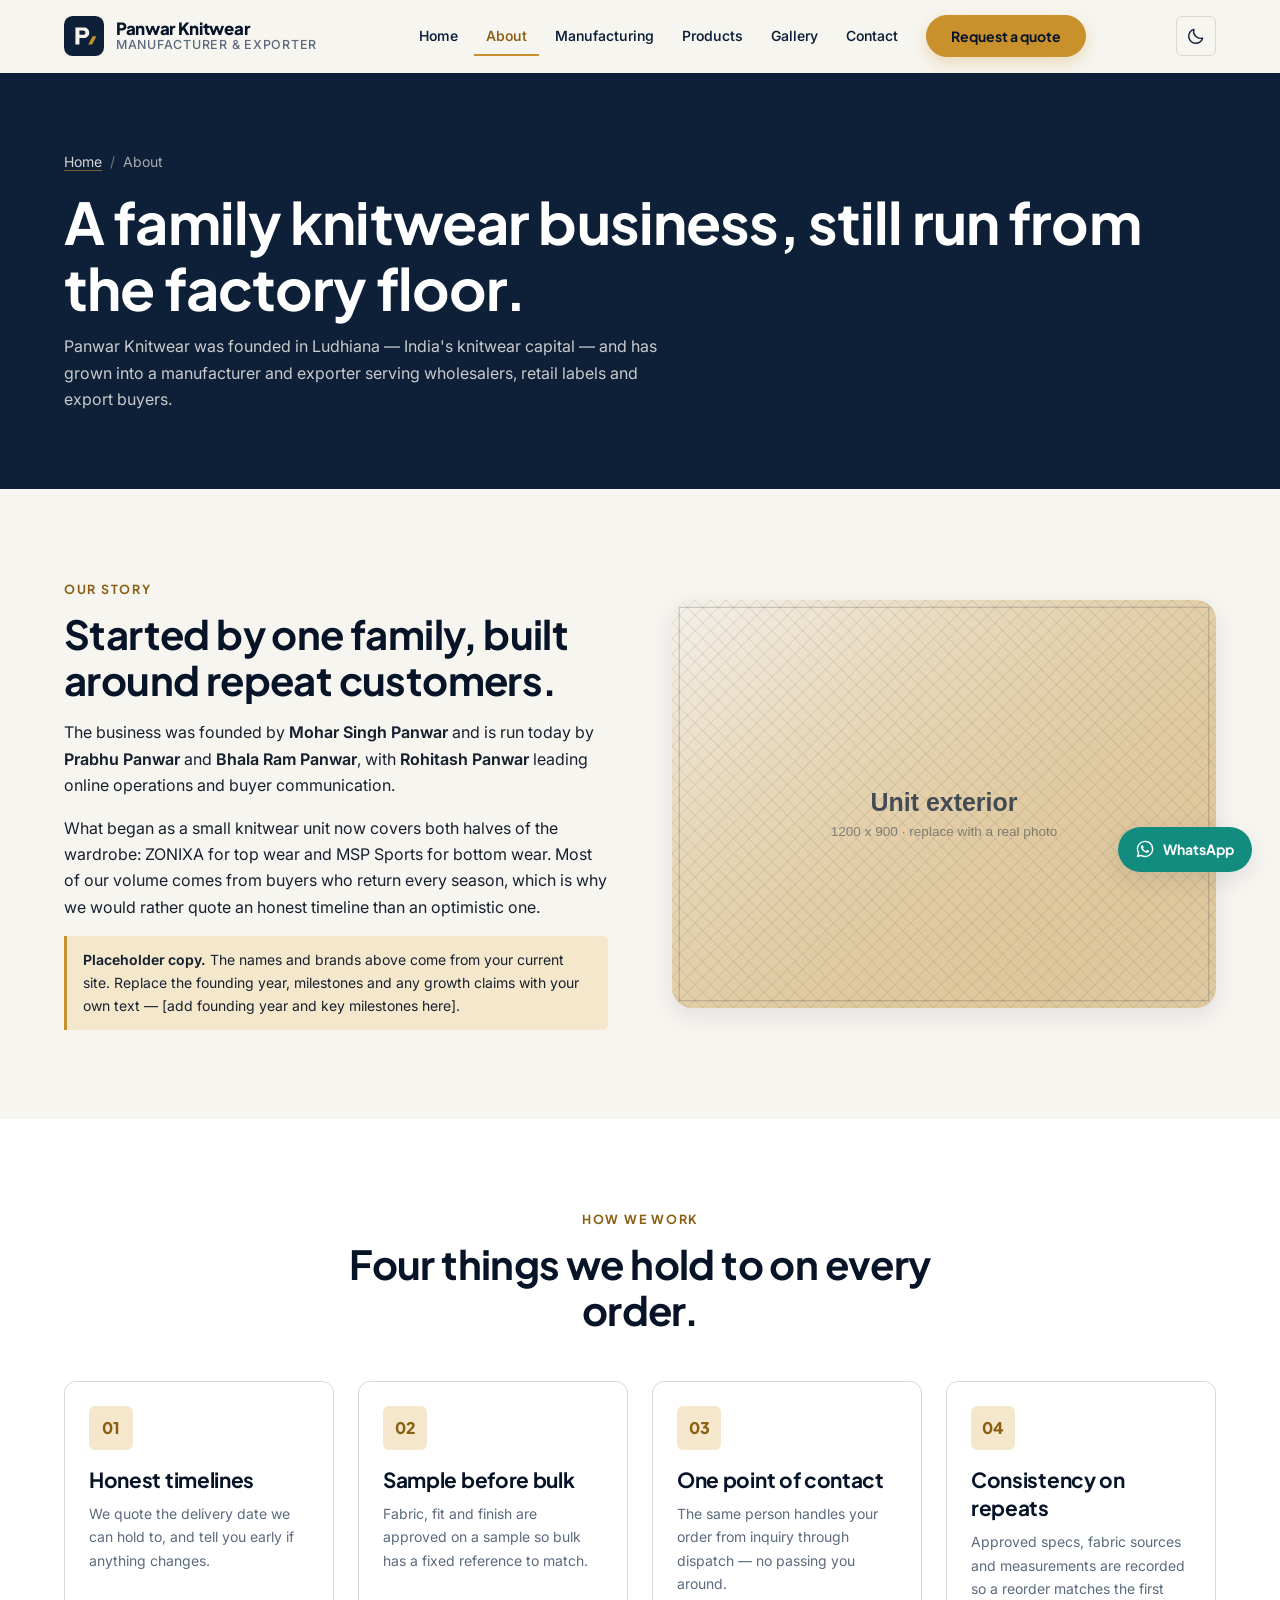
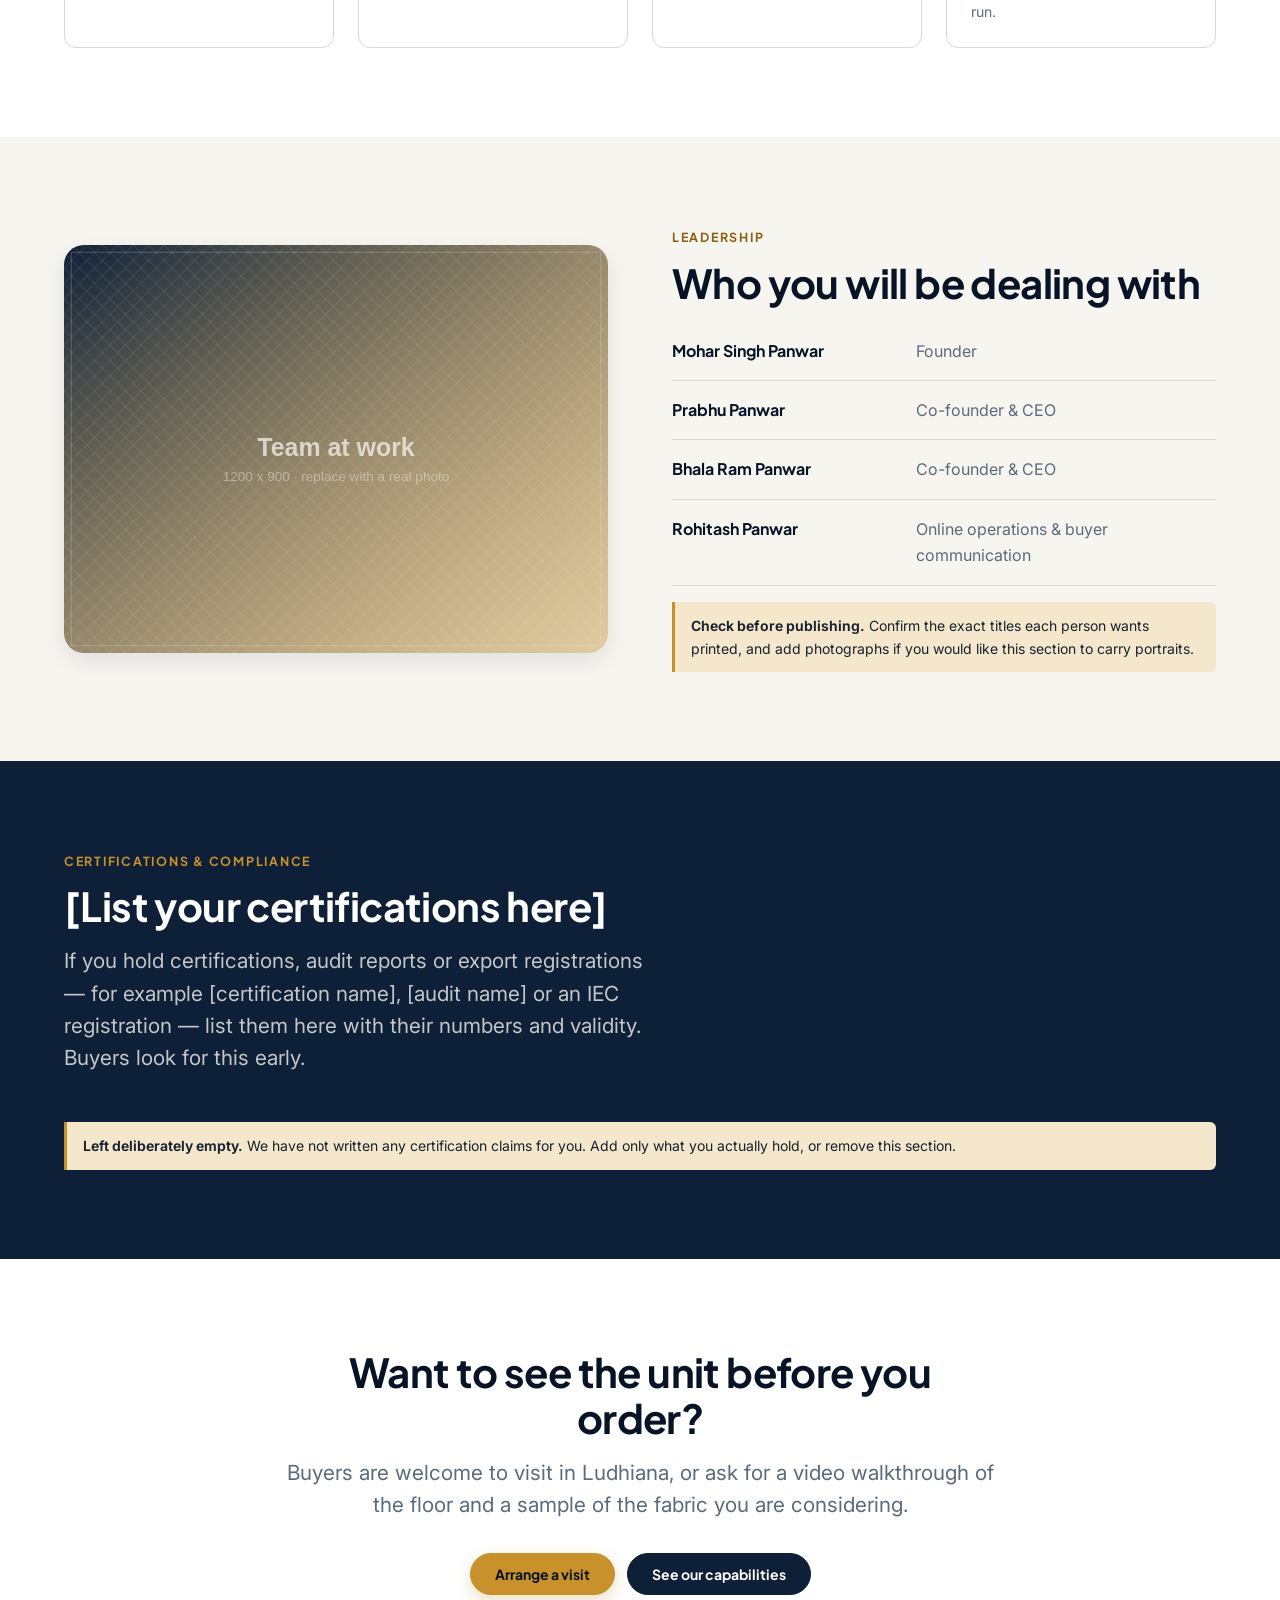
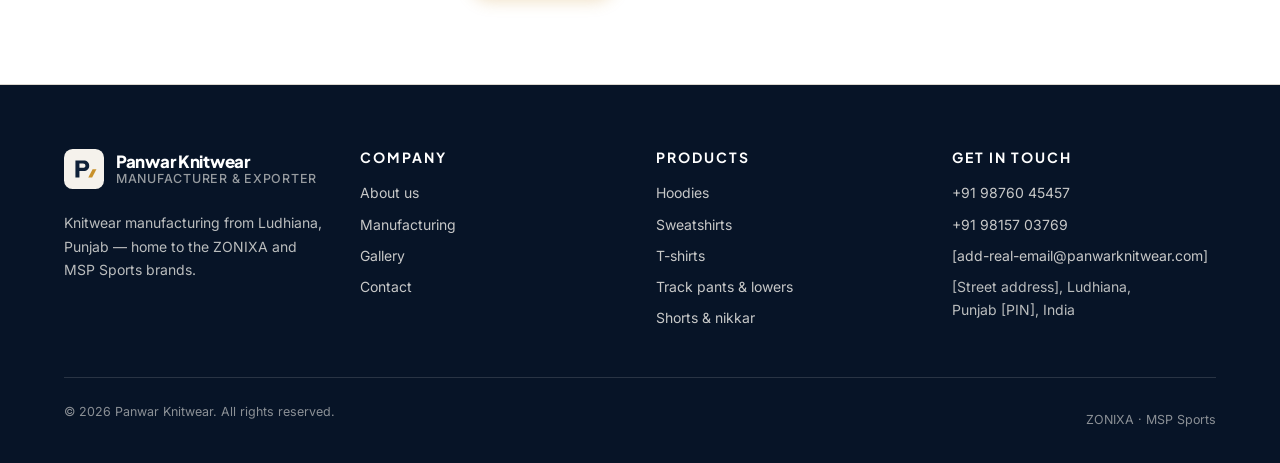
==== about.html @ a82edc20 "Panwar Knitwear site: static rebuild with catalogue, inquiry form, gallery lightbox and light/dark t" ====
<!DOCTYPE html>
<html lang="en">
<head>
  <meta charset="utf-8">
  <meta name="viewport" content="width=device-width, initial-scale=1">
  <meta name="color-scheme" content="light dark">
  <title>About Panwar Knitwear — Knitwear Manufacturer in Ludhiana</title>
  <meta name="description" content="The story, leadership and working principles behind Panwar Knitwear, a family-run knitwear manufacturer in Ludhiana, Punjab and the maker of the ZONIXA and MSP Sports brands.">
  <link rel="icon" href="assets/icons/favicon.svg" type="image/svg+xml">
  <link rel="preconnect" href="https://fonts.googleapis.com">
  <link rel="preconnect" href="https://fonts.gstatic.com" crossorigin>
  <link rel="stylesheet" href="https://fonts.googleapis.com/css2?family=Inter:wght@400;500;600&family=Plus+Jakarta+Sans:wght@600;700;800&display=swap">
  <link rel="stylesheet" href="css/styles.css">
  <link rel="stylesheet" href="css/components.css">
  <script>
    /* Applies a saved theme choice before first paint so the page never flashes. */
    (function () {
      try {
        var saved = localStorage.getItem('pk-theme');
        if (saved === 'dark' || saved === 'light') {
          document.documentElement.setAttribute('data-theme', saved);
        }
      } catch (e) {}
    })();
  </script>
</head>
<body>
  <a class="skip-link" href="#main">Skip to main content</a>

  <header class="site-header">
    <div class="container site-header__inner">
      <a class="brand" href="index.html">
        <img class="brand__mark" src="assets/images/logo.svg" alt="" width="40" height="40">
        <span class="brand__name">Panwar Knitwear
          <span class="brand__tagline">Manufacturer &amp; exporter</span>
        </span>
      </a>
      <nav class="site-nav" id="site-nav" aria-label="Primary">
        <ul class="site-nav__list">
          <li><a class="site-nav__link" href="index.html">Home</a></li>
          <li><a class="site-nav__link" href="about.html" aria-current="page">About</a></li>
          <li><a class="site-nav__link" href="manufacturing.html">Manufacturing</a></li>
          <li><a class="site-nav__link" href="products.html">Products</a></li>
          <li><a class="site-nav__link" href="gallery.html">Gallery</a></li>
          <li><a class="site-nav__link" href="contact.html">Contact</a></li>
          <li class="site-nav__cta"><a class="btn btn--primary" href="contact.html#inquiry">Request a quote</a></li>
        </ul>
      </nav>

      <div class="header-actions">
        <button class="theme-toggle" type="button" data-theme-toggle aria-pressed="false"
                title="Switch to dark theme">
          <svg class="theme-toggle__moon" viewBox="0 0 24 24" aria-hidden="true">
            <path d="M20 14.5A8.5 8.5 0 0 1 9.5 4a8.5 8.5 0 1 0 10.5 10.5Z"/>
          </svg>
          <svg class="theme-toggle__sun" viewBox="0 0 24 24" aria-hidden="true">
            <circle cx="12" cy="12" r="4.2"/>
            <path d="M12 2.5v2.2M12 19.3v2.2M4.2 4.2l1.6 1.6M18.2 18.2l1.6 1.6M2.5 12h2.2M19.3 12h2.2M4.2 19.8l1.6-1.6M18.2 5.8l1.6-1.6"/>
          </svg>
          <span class="visually-hidden" data-theme-toggle-label>Switch to dark theme</span>
        </button>

        <button class="nav-toggle" type="button" data-nav-toggle aria-expanded="false" aria-controls="site-nav">
          <span class="nav-toggle__bars" aria-hidden="true"></span>
          <span class="nav-toggle__label">Menu</span>
        </button>
      </div>
    </div>
  </header>

  <main id="main">
    <section class="page-hero">
      <div class="container">
        <nav class="breadcrumbs" aria-label="Breadcrumb">
          <ol>
            <li><a href="index.html">Home</a></li>
            <li aria-current="page">About</li>
          </ol>
        </nav>
        <h1>A family knitwear business, still run from the factory floor.</h1>
        <p>Panwar Knitwear was founded in Ludhiana — India's knitwear capital — and has grown into a
          manufacturer and exporter serving wholesalers, retail labels and export buyers.</p>
      </div>
    </section>

    <section class="section">
      <div class="container">
        <div class="split">
          <div data-animate>
            <span class="eyebrow">Our story</span>
            <h2>Started by one family, built around repeat customers.</h2>
            <p>The business was founded by <strong>Mohar Singh Panwar</strong> and is run today by
              <strong>Prabhu Panwar</strong> and <strong>Bhala Ram Panwar</strong>, with
              <strong>Rohitash Panwar</strong> leading online operations and buyer communication.</p>
            <p>What began as a small knitwear unit now covers both halves of the wardrobe: ZONIXA for
              top wear and MSP Sports for bottom wear. Most of our volume comes from buyers who
              return every season, which is why we would rather quote an honest timeline than an
              optimistic one.</p>
            <p class="placeholder-note"><strong>Placeholder copy.</strong> The names and brands above
              come from your current site. Replace the founding year, milestones and any growth
              claims with your own text — [add founding year and key milestones here].</p>
          </div>
          <div class="media-frame split__media" data-animate data-animate-delay="1">
            <img src="assets/images/about-facility.svg"
                 alt="Exterior of the Panwar Knitwear manufacturing unit in Ludhiana"
                 width="1200" height="900" loading="lazy">
          </div>
        </div>
      </div>
    </section>

    <section class="section section--surface">
      <div class="container">
        <div class="section-head section-head--center" data-animate>
          <span class="eyebrow">How we work</span>
          <h2>Four things we hold to on every order.</h2>
        </div>
        <div class="grid grid--4">
          <article class="card" data-animate>
            <span class="card__icon" aria-hidden="true">01</span>
            <h3 class="card__title">Honest timelines</h3>
            <p class="card__text">We quote the delivery date we can hold to, and tell you early if
              anything changes.</p>
          </article>
          <article class="card" data-animate data-animate-delay="1">
            <span class="card__icon" aria-hidden="true">02</span>
            <h3 class="card__title">Sample before bulk</h3>
            <p class="card__text">Fabric, fit and finish are approved on a sample so bulk has a fixed
              reference to match.</p>
          </article>
          <article class="card" data-animate data-animate-delay="2">
            <span class="card__icon" aria-hidden="true">03</span>
            <h3 class="card__title">One point of contact</h3>
            <p class="card__text">The same person handles your order from inquiry through dispatch —
              no passing you around.</p>
          </article>
          <article class="card" data-animate data-animate-delay="3">
            <span class="card__icon" aria-hidden="true">04</span>
            <h3 class="card__title">Consistency on repeats</h3>
            <p class="card__text">Approved specs, fabric sources and measurements are recorded so a
              reorder matches the first run.</p>
          </article>
        </div>
      </div>
    </section>

    <section class="section">
      <div class="container">
        <div class="split split--media-first">
          <div class="media-frame split__media" data-animate>
            <img src="assets/images/about-team.svg"
                 alt="Panwar Knitwear team members working on the production floor"
                 width="1200" height="900" loading="lazy">
          </div>
          <div data-animate data-animate-delay="1">
            <span class="eyebrow">Leadership</span>
            <h2>Who you will be dealing with</h2>
            <dl class="spec-list">
              <div>
                <dt>Mohar Singh Panwar</dt>
                <dd>Founder</dd>
              </div>
              <div>
                <dt>Prabhu Panwar</dt>
                <dd>Co-founder &amp; CEO</dd>
              </div>
              <div>
                <dt>Bhala Ram Panwar</dt>
                <dd>Co-founder &amp; CEO</dd>
              </div>
              <div>
                <dt>Rohitash Panwar</dt>
                <dd>Online operations &amp; buyer communication</dd>
              </div>
            </dl>
            <p class="placeholder-note"><strong>Check before publishing.</strong> Confirm the exact
              titles each person wants printed, and add photographs if you would like this section
              to carry portraits.</p>
          </div>
        </div>
      </div>
    </section>

    <section class="section section--inverse">
      <div class="container">
        <div class="section-head" data-animate>
          <span class="eyebrow">Certifications &amp; compliance</span>
          <h2>[List your certifications here]</h2>
          <p class="lead">If you hold certifications, audit reports or export registrations —
            for example [certification name], [audit name] or an IEC registration — list them here
            with their numbers and validity. Buyers look for this early.</p>
        </div>
        <p class="placeholder-note"><strong>Left deliberately empty.</strong> We have not written any
          certification claims for you. Add only what you actually hold, or remove this section.</p>
      </div>
    </section>

    <section class="section section--surface">
      <div class="container container--narrow text-center" data-animate>
        <h2>Want to see the unit before you order?</h2>
        <p class="lead">Buyers are welcome to visit in Ludhiana, or ask for a video walkthrough of the
          floor and a sample of the fabric you are considering.</p>
        <div class="actions" style="justify-content:center;">
          <a class="btn btn--primary" href="contact.html#inquiry">Arrange a visit</a>
          <a class="btn btn--secondary" href="manufacturing.html">See our capabilities</a>
        </div>
      </div>
    </section>
  </main>

  <footer class="site-footer">
    <div class="container">
      <div class="footer-grid">
        <div>
          <a class="brand" href="index.html">
            <img class="brand__mark" src="assets/images/logo-light.svg" alt="" width="40" height="40">
            <span class="brand__name">Panwar Knitwear
              <span class="brand__tagline">Manufacturer &amp; exporter</span>
            </span>
          </a>
          <p style="margin-top:1rem;">Knitwear manufacturing from Ludhiana, Punjab — home to the
            ZONIXA and MSP Sports brands.</p>
        </div>
        <nav aria-labelledby="footer-nav-heading">
          <h2 id="footer-nav-heading">Company</h2>
          <ul class="footer-list">
            <li><a href="about.html">About us</a></li>
            <li><a href="manufacturing.html">Manufacturing</a></li>
            <li><a href="gallery.html">Gallery</a></li>
            <li><a href="contact.html">Contact</a></li>
          </ul>
        </nav>
        <nav aria-labelledby="footer-products-heading">
          <h2 id="footer-products-heading">Products</h2>
          <ul class="footer-list">
            <li><a href="products.html?category=hoodies">Hoodies</a></li>
            <li><a href="products.html?category=sweatshirts">Sweatshirts</a></li>
            <li><a href="products.html?category=tshirts">T-shirts</a></li>
            <li><a href="products.html?category=bottoms">Track pants &amp; lowers</a></li>
            <li><a href="products.html?category=shorts">Shorts &amp; nikkar</a></li>
          </ul>
        </nav>
        <div>
          <h2>Get in touch</h2>
          <ul class="footer-list">
            <li><a href="tel:+919876045457">+91 98760 45457</a></li>
            <li><a href="tel:+919815703769">+91 98157 03769</a></li>
            <li><a href="mailto:add-real-email@panwarknitwear.com">[add-real-email@panwarknitwear.com]</a></li>
            <li>[Street address], Ludhiana,<br>Punjab [PIN], India</li>
          </ul>
        </div>
      </div>
      <div class="footer-bottom">
        <p>&copy; <span data-current-year>2026</span> Panwar Knitwear. All rights reserved.</p>
        <p>ZONIXA · MSP Sports</p>
      </div>
    </div>
  </footer>

  <a class="whatsapp-fab" href="https://wa.me/919876045457?text=Hello%20Panwar%20Knitwear%2C%20I%20would%20like%20a%20quotation."
     target="_blank" rel="noopener">
    <svg viewBox="0 0 24 24" aria-hidden="true"><path d="M12.04 2C6.58 2 2.13 6.45 2.13 11.91c0 1.75.46 3.46 1.32 4.96L2 22l5.25-1.38a9.9 9.9 0 0 0 4.79 1.22h.01c5.46 0 9.91-4.45 9.91-9.91 0-2.65-1.03-5.14-2.9-7.01A9.82 9.82 0 0 0 12.04 2Zm0 18.15h-.01a8.2 8.2 0 0 1-4.19-1.15l-.3-.18-3.12.82.83-3.04-.2-.31a8.19 8.19 0 0 1-1.26-4.38c0-4.54 3.7-8.23 8.25-8.23 2.2 0 4.27.86 5.83 2.41a8.18 8.18 0 0 1 2.41 5.83c0 4.54-3.7 8.23-8.24 8.23Zm4.52-6.16c-.25-.12-1.47-.72-1.69-.81-.23-.08-.39-.12-.56.13-.16.24-.64.8-.79.97-.14.16-.29.18-.54.06-.25-.13-1.05-.39-1.99-1.23-.74-.66-1.23-1.47-1.38-1.72-.14-.25-.01-.38.11-.5.11-.11.25-.29.37-.43.13-.15.17-.25.25-.41.08-.17.04-.31-.02-.43-.06-.12-.56-1.34-.76-1.84-.2-.48-.4-.42-.56-.43h-.47c-.16 0-.43.06-.65.31-.22.25-.85.83-.85 2.03s.87 2.35.99 2.51c.12.16 1.71 2.61 4.14 3.66.58.25 1.03.4 1.38.51.58.19 1.11.16 1.53.1.47-.07 1.47-.6 1.68-1.18.21-.58.21-1.07.14-1.18-.06-.11-.22-.17-.47-.29Z"/></svg>
    <span class="whatsapp-fab__label">WhatsApp</span>
  </a>

  <script src="js/main.js" defer></script>
</body>
</html>
---- css/styles.css ----
/* ==========================================================================
   Panwar Knitwear — styles.css
   Global tokens, reset, typography, layout, sections, utilities.
   Component styles (nav, cards, forms, lightbox…) live in components.css.
   To restyle the whole site, edit the custom properties in :root below.

   THEMING: :root holds the light theme. The dark theme re-declares only the
   semantic tokens, in two places that must stay identical —
     (a) @media (prefers-color-scheme: dark)  → visitors whose device is dark
     (b) :root[data-theme="dark"]             → visitors who used the toggle
   Change a dark colour in one and change it in the other.
   ========================================================================== */

/* --------------------------------------------------------------------------
   1. Design tokens
   -------------------------------------------------------------------------- */
:root {
  color-scheme: light;

  /* Brand palette — navy + off-white + amber accent */
  --color-navy-900: #071427;
  --color-navy-800: #0e2038;
  --color-navy-700: #16304f;
  --color-navy-600: #24476f;
  --color-accent: #c8912b;
  --color-accent-dark: #8a5f12; /* accent used as TEXT — darkened to clear 4.5:1 on cream */
  --color-accent-soft: #f4e7cc;

  /* Neutrals */
  --color-cream: #f7f5f0;
  --color-cream-dark: #ece8e0;
  --color-white: #ffffff;
  --color-ink: #17212f;
  --color-muted: #5b6a7d;
  --color-line: #dcd8d0;

  /* Feedback */
  --color-error: #b3261e;
  --color-error-soft: #fbeceb;
  --color-success: #1c6b47;
  --color-success-soft: #e7f4ee;

  /* Semantic aliases — most rules use these */
  --bg-page: var(--color-cream);
  --bg-surface: var(--color-white);
  --bg-inverse: var(--color-navy-800);
  --text-body: var(--color-ink);
  --text-muted: var(--color-muted);
  --text-heading: var(--color-navy-900);  /* headings */
  --text-strong: var(--color-navy-800);   /* nav links, form labels, spec terms */
  --text-inverse: var(--color-cream);
  --link-color: var(--color-navy-700);
  --border-color: var(--color-line);
  --header-bg: rgba(247, 245, 240, 0.92); /* page background at ~92% for the sticky header */
  --input-bg: var(--color-white);
  --btn-solid-bg: var(--color-navy-800);  /* "secondary" buttons, active filter pill */
  --btn-solid-bg-hover: var(--color-navy-700);
  --btn-solid-text: var(--color-white);
  --chip-bg: rgba(22, 48, 79, 0.09);      /* nav hover, neutral badges */
  --chip-text: var(--color-navy-700);

  /* Typography */
  --font-heading: "Plus Jakarta Sans", "Segoe UI", system-ui, -apple-system, sans-serif;
  --font-body: "Inter", "Segoe UI", system-ui, -apple-system, sans-serif;
  --fs-xs: 0.78rem;
  --fs-sm: 0.875rem;
  --fs-base: 1rem;
  --fs-md: 1.075rem;
  --fs-lg: clamp(1.15rem, 0.5vw + 1rem, 1.3rem);
  --fs-h4: clamp(1.1rem, 0.6vw + 0.95rem, 1.3rem);
  --fs-h3: clamp(1.3rem, 1vw + 1rem, 1.6rem);
  --fs-h2: clamp(1.7rem, 2vw + 1.1rem, 2.5rem);
  --fs-h1: clamp(2.1rem, 3.6vw + 1.1rem, 3.6rem);
  --lh-tight: 1.15;
  --lh-snug: 1.35;
  --lh-body: 1.65;
  --tracking-wide: 0.14em;

  /* Spacing scale (4px base) */
  --space-1: 0.25rem;
  --space-2: 0.5rem;
  --space-3: 0.75rem;
  --space-4: 1rem;
  --space-5: 1.5rem;
  --space-6: 2rem;
  --space-7: 3rem;
  --space-8: 4rem;
  --space-9: 6rem;
  --space-10: 8rem;

  /* Layout */
  --container-max: 1200px;
  --container-narrow: 760px;
  --container-pad: var(--space-5);
  --section-pad: clamp(3.5rem, 7vw, 7rem);
  --header-height: 72px;

  /* Radii, shadows, motion */
  --radius-sm: 6px;
  --radius-md: 12px;
  --radius-lg: 20px;
  --radius-pill: 999px;
  --shadow-sm: 0 1px 2px rgba(7, 20, 39, 0.06), 0 2px 8px rgba(7, 20, 39, 0.05);
  --shadow-md: 0 8px 24px rgba(7, 20, 39, 0.09);
  --shadow-lg: 0 20px 48px rgba(7, 20, 39, 0.16);
  --ease: cubic-bezier(0.22, 0.61, 0.36, 1);
  --duration: 220ms;
}

/* --------------------------------------------------------------------------
   1b. Dark theme
   (a) follows the visitor's device setting, unless they chose light explicitly
   -------------------------------------------------------------------------- */
@media (prefers-color-scheme: dark) {
  :root:not([data-theme="light"]) {
    color-scheme: dark;

    --color-accent-dark: #e2ab45;            /* accent text needs to lift on dark */
    --color-accent-soft: rgba(200, 145, 43, 0.16);
    --color-cream-dark: #16243a;             /* image wells */

    --color-error: #ff9188;
    --color-error-soft: rgba(179, 38, 30, 0.20);
    --color-success: #74d7a8;
    --color-success-soft: rgba(28, 107, 71, 0.24);

    --bg-page: #0b1522;
    --bg-surface: #111e2e;
    --bg-inverse: #070f1a;
    --text-body: #e3e9f1;
    --text-muted: #a0b1c5;
    --text-heading: #f2f6fb;
    --text-strong: #dbe4ef;
    --text-inverse: #e9edf3;
    --link-color: #a9c4e2;
    --border-color: #22334a;
    --header-bg: rgba(11, 21, 34, 0.92);
    --input-bg: #0e1a29;
    --btn-solid-bg: #24476f;
    --btn-solid-bg-hover: #2d5686;
    --btn-solid-text: #ffffff;
    --chip-bg: rgba(160, 190, 225, 0.12);
    --chip-text: #cfe0f2;

    --shadow-sm: 0 1px 2px rgba(0, 0, 0, 0.35), 0 2px 8px rgba(0, 0, 0, 0.28);
    --shadow-md: 0 8px 24px rgba(0, 0, 0, 0.42);
    --shadow-lg: 0 20px 48px rgba(0, 0, 0, 0.55);
  }
}

/* (b) the visitor chose dark with the header toggle — keep in sync with (a) */
:root[data-theme="dark"] {
  color-scheme: dark;

  --color-accent-dark: #e2ab45;
  --color-accent-soft: rgba(200, 145, 43, 0.16);
  --color-cream-dark: #16243a;

  --color-error: #ff9188;
  --color-error-soft: rgba(179, 38, 30, 0.20);
  --color-success: #74d7a8;
  --color-success-soft: rgba(28, 107, 71, 0.24);

  --bg-page: #0b1522;
  --bg-surface: #111e2e;
  --bg-inverse: #070f1a;
  --text-body: #e3e9f1;
  --text-muted: #a0b1c5;
  --text-heading: #f2f6fb;
  --text-strong: #dbe4ef;
  --text-inverse: #e9edf3;
  --link-color: #a9c4e2;
  --border-color: #22334a;
  --header-bg: rgba(11, 21, 34, 0.92);
  --input-bg: #0e1a29;
  --btn-solid-bg: #24476f;
  --btn-solid-bg-hover: #2d5686;
  --btn-solid-text: #ffffff;
  --chip-bg: rgba(160, 190, 225, 0.12);
  --chip-text: #cfe0f2;

  --shadow-sm: 0 1px 2px rgba(0, 0, 0, 0.35), 0 2px 8px rgba(0, 0, 0, 0.28);
  --shadow-md: 0 8px 24px rgba(0, 0, 0, 0.42);
  --shadow-lg: 0 20px 48px rgba(0, 0, 0, 0.55);
}

/* --------------------------------------------------------------------------
   2. Reset / base
   -------------------------------------------------------------------------- */
*,
*::before,
*::after { box-sizing: border-box; }

html {
  -webkit-text-size-adjust: 100%;
  scroll-behavior: smooth;
  scroll-padding-top: calc(var(--header-height) + var(--space-4));
}

body {
  margin: 0;
  background-color: var(--bg-page);
  color: var(--text-body);
  font-family: var(--font-body);
  font-size: var(--fs-base);
  line-height: var(--lh-body);
  -webkit-font-smoothing: antialiased;
  text-rendering: optimizeLegibility;
}

h1, h2, h3, h4, h5, h6 {
  margin: 0 0 var(--space-4);
  font-family: var(--font-heading);
  line-height: var(--lh-tight);
  letter-spacing: -0.015em;
  font-weight: 700;
  color: var(--text-heading);
}

h1 { font-size: var(--fs-h1); }
h2 { font-size: var(--fs-h2); }
h3 { font-size: var(--fs-h3); line-height: var(--lh-snug); }
h4 { font-size: var(--fs-h4); line-height: var(--lh-snug); }

p { margin: 0 0 var(--space-4); }
p:last-child { margin-bottom: 0; }

a {
  color: var(--link-color);
  text-decoration-color: rgba(200, 145, 43, 0.55);
  text-underline-offset: 3px;
  transition: color var(--duration) var(--ease);
}
a:hover { color: var(--color-accent-dark); }

img, svg, video { display: block; max-width: 100%; height: auto; }

ul, ol { margin: 0 0 var(--space-4); padding-left: var(--space-5); }
li + li { margin-top: var(--space-2); }

strong { font-weight: 650; }

hr {
  border: 0;
  border-top: 1px solid var(--border-color);
  margin: var(--space-7) 0;
}

:focus-visible {
  outline: 3px solid var(--color-accent);
  outline-offset: 3px;
  border-radius: 2px;
}

/* --------------------------------------------------------------------------
   3. Layout helpers
   -------------------------------------------------------------------------- */
.container {
  width: 100%;
  max-width: var(--container-max);
  margin-inline: auto;
  padding-inline: var(--container-pad);
}

.container--narrow { max-width: var(--container-narrow); }

.section { padding-block: var(--section-pad); }
.section--tight { padding-block: clamp(2.5rem, 5vw, 4.5rem); }
.section--surface { background-color: var(--bg-surface); }
.section--inverse {
  background-color: var(--bg-inverse);
  color: var(--text-inverse);
}
.section--inverse h1,
.section--inverse h2,
.section--inverse h3,
.section--inverse h4 { color: var(--color-white); }
.section--inverse a { color: var(--color-accent-soft); }

.section-head {
  max-width: 60ch;
  margin-bottom: var(--space-7);
}
.section-head--center {
  margin-inline: auto;
  text-align: center;
}

.eyebrow {
  display: block;
  margin-bottom: var(--space-3);
  font-family: var(--font-heading);
  font-size: var(--fs-xs);
  font-weight: 700;
  letter-spacing: var(--tracking-wide);
  text-transform: uppercase;
  color: var(--color-accent-dark);
}
.section--inverse .eyebrow { color: var(--color-accent); }

.lead {
  font-size: var(--fs-lg);
  line-height: 1.55;
  color: var(--text-muted);
}
.section--inverse .lead { color: rgba(247, 245, 240, 0.78); }

.grid { display: grid; gap: var(--space-5); }
.grid--2 { grid-template-columns: repeat(auto-fit, minmax(min(100%, 340px), 1fr)); }
.grid--3 { grid-template-columns: repeat(auto-fill, minmax(min(100%, 300px), 1fr)); }
.grid--4 { grid-template-columns: repeat(auto-fill, minmax(min(100%, 230px), 1fr)); }

.split {
  display: grid;
  gap: clamp(var(--space-6), 5vw, var(--space-8));
  align-items: center;
  grid-template-columns: 1fr;
}
@media (min-width: 880px) {
  .split { grid-template-columns: 1fr 1fr; }
  .split--media-first .split__media { order: -1; }
}

.stack > * + * { margin-top: var(--space-4); }
.actions {
  display: flex;
  flex-wrap: wrap;
  gap: var(--space-3);
  margin-top: var(--space-6);
}

/* Utilities */
.text-center { text-align: center; }
.muted { color: var(--text-muted); }
.no-wrap { white-space: nowrap; }

.visually-hidden {
  position: absolute !important;
  width: 1px; height: 1px;
  margin: -1px; padding: 0;
  overflow: hidden;
  clip: rect(0 0 0 0);
  clip-path: inset(50%);
  white-space: nowrap;
  border: 0;
}

.skip-link {
  position: absolute;
  left: var(--space-4);
  top: -100%;
  z-index: 200;
  padding: var(--space-3) var(--space-5);
  background: var(--color-navy-800);
  color: var(--color-white);
  border-radius: var(--radius-sm);
  text-decoration: none;
  transition: top var(--duration) var(--ease);
}
.skip-link:focus { top: var(--space-4); color: var(--color-white); }

/* --------------------------------------------------------------------------
   4. Page hero / banners
   -------------------------------------------------------------------------- */
.hero {
  position: relative;
  background-color: var(--bg-inverse);
  color: var(--text-inverse);
  overflow: hidden;
}
.hero__inner {
  display: grid;
  gap: clamp(var(--space-6), 5vw, var(--space-8));
  align-items: center;
  padding-block: clamp(3.5rem, 8vw, 6.5rem);
  grid-template-columns: 1fr;
}
@media (min-width: 900px) {
  .hero__inner { grid-template-columns: 1.05fr 0.95fr; }
}
.hero h1 { color: var(--color-white); }
.hero__text p { color: rgba(247, 245, 240, 0.8); }
.hero__media {
  position: relative;
  border-radius: var(--radius-lg);
  overflow: hidden;
  box-shadow: var(--shadow-lg);
}
.hero__media img { width: 100%; }
.hero::after {
  content: "";
  position: absolute;
  inset: auto -10% -45% auto;
  width: 60vw;
  aspect-ratio: 1;
  background: radial-gradient(circle, rgba(200, 145, 43, 0.22), transparent 62%);
  pointer-events: none;
}

/* Compact banner used on interior pages */
.page-hero {
  background-color: var(--bg-inverse);
  color: var(--text-inverse);
  padding-block: clamp(3rem, 6vw, 5rem);
}
.page-hero h1 { color: var(--color-white); margin-bottom: var(--space-3); }
.page-hero p { max-width: 62ch; color: rgba(247, 245, 240, 0.8); }

.breadcrumbs {
  margin-bottom: var(--space-4);
  font-size: var(--fs-sm);
  color: rgba(247, 245, 240, 0.65);
}
.breadcrumbs ol {
  display: flex;
  flex-wrap: wrap;
  gap: var(--space-2);
  margin: 0;
  padding: 0;
  list-style: none;
}
.breadcrumbs li + li::before {
  content: "/";
  margin-right: var(--space-2);
  color: rgba(247, 245, 240, 0.4);
}
.breadcrumbs li + li { margin-top: 0; }
.breadcrumbs a { color: rgba(247, 245, 240, 0.85); }

/* --------------------------------------------------------------------------
   5. Scroll + hover animation (subtle, motion-safe)
   -------------------------------------------------------------------------- */
@media (prefers-reduced-motion: no-preference) {
  [data-animate] {
    opacity: 0;
    transform: translateY(18px);
    transition: opacity 600ms var(--ease), transform 600ms var(--ease);
  }
  [data-animate].is-visible {
    opacity: 1;
    transform: none;
  }
  [data-animate][data-animate-delay="1"] { transition-delay: 90ms; }
  [data-animate][data-animate-delay="2"] { transition-delay: 180ms; }
  [data-animate][data-animate-delay="3"] { transition-delay: 270ms; }
}

@media (prefers-reduced-motion: reduce) {
  html { scroll-behavior: auto; }
  *,
  *::before,
  *::after {
    animation-duration: 0.001ms !important;
    animation-iteration-count: 1 !important;
    transition-duration: 0.001ms !important;
  }
}

/* --------------------------------------------------------------------------
   6. Print
   -------------------------------------------------------------------------- */
@media print {
  .site-header,
  .site-footer,
  .whatsapp-fab,
  .lightbox { display: none !important; }
  body { background: #fff; }
}
---- css/components.css ----
/* ==========================================================================
   Panwar Knitwear — components.css
   Reusable UI pieces: header/nav, buttons, cards, catalog, forms, gallery,
   lightbox, testimonials, footer, WhatsApp button.
   Tokens come from css/styles.css — do not hard-code colours here.
   ========================================================================== */

/* --------------------------------------------------------------------------
   Header + navigation
   -------------------------------------------------------------------------- */
.site-header {
  position: sticky;
  top: 0;
  z-index: 100;
  background-color: var(--header-bg);
  backdrop-filter: saturate(1.6) blur(10px);
  border-bottom: 1px solid transparent;
  transition: box-shadow var(--duration) var(--ease),
              border-color var(--duration) var(--ease),
              background-color var(--duration) var(--ease);
}
.site-header.is-stuck {
  border-bottom-color: var(--border-color);
  box-shadow: var(--shadow-sm);
}

.site-header__inner {
  display: flex;
  align-items: center;
  gap: var(--space-4);
  min-height: var(--header-height);
}

/* Theme toggle + hamburger, pinned to the right of the header */
.header-actions {
  display: flex;
  align-items: center;
  gap: var(--space-2);
  margin-left: auto;
}

.brand {
  display: inline-flex;
  align-items: center;
  gap: var(--space-3);
  color: var(--text-heading);
  text-decoration: none;
  font-family: var(--font-heading);
  font-weight: 800;
  letter-spacing: -0.02em;
  line-height: 1.1;
}
.brand__mark { width: 40px; height: 40px; flex: none; }
.brand__name { font-size: 1.05rem; }
.brand__tagline {
  display: block;
  font-family: var(--font-body);
  font-size: var(--fs-xs);
  font-weight: 500;
  letter-spacing: 0.06em;
  text-transform: uppercase;
  color: var(--text-muted);
}

/* On very small screens the tagline pushes the header too tall. */
@media (max-width: 479px) {
  .site-header .brand__tagline { display: none; }
}

.nav-toggle {
  display: inline-flex;
  align-items: center;
  gap: var(--space-2);
  padding: var(--space-2) var(--space-3);
  background: transparent;
  border: 1px solid var(--border-color);
  border-radius: var(--radius-sm);
  color: var(--text-strong);
  font: inherit;
  font-size: var(--fs-sm);
  cursor: pointer;
}
.nav-toggle__bars {
  position: relative;
  width: 18px;
  height: 2px;
  background: currentColor;
  border-radius: 2px;
  transition: background-color var(--duration) var(--ease);
}
.nav-toggle__bars::before,
.nav-toggle__bars::after {
  content: "";
  position: absolute;
  left: 0;
  width: 18px;
  height: 2px;
  background: currentColor;
  border-radius: 2px;
  transition: transform var(--duration) var(--ease);
}
.nav-toggle__bars::before { top: -6px; }
.nav-toggle__bars::after { top: 6px; }
.nav-toggle[aria-expanded="true"] .nav-toggle__bars { background: transparent; }
.nav-toggle[aria-expanded="true"] .nav-toggle__bars::before { transform: translateY(6px) rotate(45deg); }
.nav-toggle[aria-expanded="true"] .nav-toggle__bars::after { transform: translateY(-6px) rotate(-45deg); }

.site-nav__list {
  display: flex;
  align-items: center;
  gap: var(--space-1);
  margin: 0;
  padding: 0;
  list-style: none;
}
.site-nav__list li + li { margin-top: 0; }

.site-nav__link {
  display: block;
  padding: var(--space-2) var(--space-3);
  border-radius: var(--radius-sm);
  color: var(--text-strong);
  font-size: var(--fs-sm);
  font-weight: 550;
  text-decoration: none;
  transition: background-color var(--duration) var(--ease), color var(--duration) var(--ease);
}
.site-nav__link:hover { background-color: var(--chip-bg); }
.site-nav__link[aria-current="page"] {
  color: var(--color-accent-dark);
  box-shadow: inset 0 -2px 0 var(--color-accent);
  border-radius: var(--radius-sm) var(--radius-sm) 0 0;
}
.site-nav__cta { margin-left: var(--space-3); }

/* Mobile navigation */
@media (max-width: 899px) {
  .site-nav {
    position: absolute;
    left: 0;
    right: 0;
    top: 100%;
    background: var(--bg-page);
    border-bottom: 1px solid var(--border-color);
    box-shadow: var(--shadow-md);
    padding: var(--space-4) var(--container-pad) var(--space-6);
    display: none;
  }
  .site-nav.is-open { display: block; }
  .site-nav__list {
    flex-direction: column;
    align-items: stretch;
    gap: var(--space-1);
  }
  .site-nav__link {
    padding: var(--space-3);
    font-size: var(--fs-md);
    border-bottom: 1px solid var(--border-color);
    border-radius: 0;
  }
  .site-nav__link[aria-current="page"] { box-shadow: inset 3px 0 0 var(--color-accent); }
  .site-nav__cta { margin: var(--space-4) 0 0; }
  .site-nav__cta .btn { width: 100%; }
}
@media (min-width: 900px) {
  .nav-toggle { display: none; }
  .site-nav { display: block !important; margin-left: auto; }
}

/* Light / dark switch */
.theme-toggle {
  display: inline-grid;
  place-items: center;
  width: 40px;
  height: 40px;
  padding: 0;
  background: transparent;
  border: 1px solid var(--border-color);
  border-radius: var(--radius-sm);
  color: var(--text-strong);
  cursor: pointer;
  transition: background-color var(--duration) var(--ease), color var(--duration) var(--ease),
              border-color var(--duration) var(--ease);
}
.theme-toggle:hover {
  background-color: var(--chip-bg);
  border-color: var(--color-accent);
  color: var(--color-accent-dark);
}
.theme-toggle svg {
  width: 20px;
  height: 20px;
  grid-area: 1 / 1;
  fill: none;
  stroke: currentColor;
  stroke-width: 1.7;
  stroke-linecap: round;
  stroke-linejoin: round;
}
/* aria-pressed="true" means dark is active, so offer the sun */
.theme-toggle .theme-toggle__sun { display: none; }
.theme-toggle[aria-pressed="true"] .theme-toggle__sun { display: block; }
.theme-toggle[aria-pressed="true"] .theme-toggle__moon { display: none; }

/* --------------------------------------------------------------------------
   Buttons
   -------------------------------------------------------------------------- */
.btn {
  display: inline-flex;
  align-items: center;
  justify-content: center;
  gap: var(--space-2);
  padding: 0.8rem 1.5rem;
  border: 1px solid transparent;
  border-radius: var(--radius-pill);
  font-family: var(--font-heading);
  font-size: var(--fs-sm);
  font-weight: 700;
  line-height: 1;
  text-decoration: none;
  cursor: pointer;
  transition: transform var(--duration) var(--ease),
              background-color var(--duration) var(--ease),
              border-color var(--duration) var(--ease),
              color var(--duration) var(--ease),
              box-shadow var(--duration) var(--ease);
}
.btn:hover { transform: translateY(-2px); }
.btn:active { transform: translateY(0); }
.btn[disabled],
.btn[aria-disabled="true"] { opacity: 0.6; cursor: not-allowed; transform: none; }

.btn--primary {
  background-color: var(--color-accent);
  border-color: var(--color-accent);
  color: var(--color-navy-900);
  box-shadow: 0 6px 16px rgba(200, 145, 43, 0.28);
}
.btn--primary:hover {
  background-color: var(--color-accent-dark);
  border-color: var(--color-accent-dark);
  color: var(--color-white);
}

.btn--secondary {
  background-color: var(--btn-solid-bg);
  border-color: var(--btn-solid-bg);
  color: var(--btn-solid-text);
}
.btn--secondary:hover {
  background-color: var(--btn-solid-bg-hover);
  border-color: var(--btn-solid-bg-hover);
  color: var(--btn-solid-text);
}

.btn--ghost {
  background-color: transparent;
  border-color: currentColor;
  color: inherit;
}
.btn--ghost:hover { background-color: rgba(255, 255, 255, 0.1); color: inherit; }

.btn--light {
  background-color: var(--color-white);
  border-color: var(--color-white);
  color: var(--color-navy-800);
}
.btn--light:hover { background-color: #ece8e0; color: var(--color-navy-900); }

.btn--block { width: 100%; }

.link-arrow {
  display: inline-flex;
  align-items: center;
  gap: var(--space-2);
  font-family: var(--font-heading);
  font-size: var(--fs-sm);
  font-weight: 700;
  text-decoration: none;
  color: var(--link-color);
}
.link-arrow::after {
  content: "\2192";
  transition: transform var(--duration) var(--ease);
}
.link-arrow:hover::after { transform: translateX(4px); }

/* --------------------------------------------------------------------------
   Cards + content blocks
   -------------------------------------------------------------------------- */
.card {
  display: flex;
  flex-direction: column;
  height: 100%;
  padding: var(--space-5);
  background-color: var(--bg-surface);
  border: 1px solid var(--border-color);
  border-radius: var(--radius-md);
  transition: transform var(--duration) var(--ease), box-shadow var(--duration) var(--ease),
              border-color var(--duration) var(--ease);
}
.card:hover {
  transform: translateY(-4px);
  border-color: var(--color-accent);
  box-shadow: var(--shadow-md);
}
a.card { text-decoration: none; color: inherit; }
.card__icon {
  display: grid;
  place-items: center;
  width: 44px;
  height: 44px;
  margin-bottom: var(--space-4);
  border-radius: var(--radius-sm);
  background-color: var(--color-accent-soft);
  color: var(--color-accent-dark);
  font-family: var(--font-heading);
  font-weight: 800;
}
.card__title { margin-bottom: var(--space-2); font-size: var(--fs-h4); }
.card__text { color: var(--text-muted); font-size: var(--fs-sm); }
.card__footer { margin-top: auto; padding-top: var(--space-4); }

.media-frame {
  border-radius: var(--radius-lg);
  overflow: hidden;
  box-shadow: var(--shadow-md);
  background-color: var(--color-cream-dark);
}
.media-frame img { width: 100%; }

/* Stats */
.stats {
  display: grid;
  gap: var(--space-5);
  grid-template-columns: repeat(auto-fit, minmax(min(100%, 180px), 1fr));
}
.stat {
  padding: var(--space-5);
  border-radius: var(--radius-md);
  background-color: rgba(255, 255, 255, 0.06);
  border: 1px solid rgba(247, 245, 240, 0.14);
}
.stat__value {
  display: block;
  font-family: var(--font-heading);
  font-size: clamp(1.8rem, 2.5vw, 2.4rem);
  font-weight: 800;
  color: var(--color-accent);
  line-height: 1.1;
}
.stat__label {
  display: block;
  margin-top: var(--space-2);
  font-size: var(--fs-sm);
  color: rgba(247, 245, 240, 0.78);
}

/* Numbered process steps */
.steps { counter-reset: step; list-style: none; padding: 0; margin: 0; }
.steps li { margin: 0; }
.step {
  position: relative;
  display: flex;
  flex-direction: column;
  height: 100%;
  padding: var(--space-5);
  background-color: var(--bg-surface);
  border: 1px solid var(--border-color);
  border-radius: var(--radius-md);
  transition: border-color var(--duration) var(--ease), transform var(--duration) var(--ease);
}
.step:hover { border-color: var(--color-accent); transform: translateY(-4px); }
.step__number {
  counter-increment: step;
  display: block;
  margin-bottom: var(--space-3);
  font-family: var(--font-heading);
  font-size: var(--fs-sm);
  font-weight: 800;
  letter-spacing: var(--tracking-wide);
  color: var(--color-accent-dark);
}
.step__number::before { content: counter(step, decimal-leading-zero); }
.step img {
  width: 100%;
  border-radius: var(--radius-sm);
  margin-bottom: var(--space-4);
}

/* Definition-style spec list */
.spec-list {
  margin: 0;
  display: grid;
  gap: 0;
}
.spec-list > div {
  display: grid;
  gap: var(--space-2);
  grid-template-columns: 1fr;
  padding: var(--space-4) 0;
  border-bottom: 1px solid var(--border-color);
}
@media (min-width: 640px) {
  .spec-list > div { grid-template-columns: 220px 1fr; gap: var(--space-5); }
}
.spec-list dt {
  font-family: var(--font-heading);
  font-weight: 700;
  color: var(--text-heading);
}
.spec-list dd { margin: 0; color: var(--text-muted); }

/* Badges / pills */
.badge {
  display: inline-block;
  padding: 0.3rem 0.7rem;
  border-radius: var(--radius-pill);
  background-color: var(--color-accent-soft);
  color: var(--color-accent-dark);
  font-family: var(--font-heading);
  font-size: var(--fs-xs);
  font-weight: 700;
  letter-spacing: 0.05em;
  text-transform: uppercase;
}
.badge--navy { background-color: var(--chip-bg); color: var(--chip-text); }

.tag-row { display: flex; flex-wrap: wrap; gap: var(--space-2); }

/* Placeholder marker for copy the client still has to supply */
.placeholder-note {
  display: block;
  margin-top: var(--space-4);
  padding: var(--space-3) var(--space-4);
  border-left: 3px solid var(--color-accent);
  background-color: var(--color-accent-soft);
  color: var(--text-body);
  font-size: var(--fs-sm);
  border-radius: 0 var(--radius-sm) var(--radius-sm) 0;
}

/* --------------------------------------------------------------------------
   Product catalog
   -------------------------------------------------------------------------- */
.catalog-toolbar {
  display: flex;
  flex-wrap: wrap;
  align-items: center;
  justify-content: space-between;
  gap: var(--space-4);
  margin-bottom: var(--space-6);
}
.filters {
  display: flex;
  flex-wrap: wrap;
  gap: var(--space-2);
}
.filter-btn {
  padding: 0.55rem 1.05rem;
  background-color: transparent;
  border: 1px solid var(--border-color);
  border-radius: var(--radius-pill);
  color: var(--text-strong);
  font-family: var(--font-heading);
  font-size: var(--fs-sm);
  font-weight: 650;
  cursor: pointer;
  transition: background-color var(--duration) var(--ease), color var(--duration) var(--ease),
              border-color var(--duration) var(--ease);
}
.filter-btn:hover { border-color: var(--color-accent); color: var(--color-accent-dark); }
.filter-btn[aria-pressed="true"] {
  background-color: var(--btn-solid-bg);
  border-color: var(--btn-solid-bg);
  color: var(--btn-solid-text);
}
.catalog-count { font-size: var(--fs-sm); color: var(--text-muted); }

.product-grid {
  display: grid;
  gap: var(--space-5);
  grid-template-columns: repeat(auto-fill, minmax(min(100%, 260px), 1fr));
  padding: 0;
  margin: 0;
  list-style: none;
}
.product-grid li { margin: 0; }

.product-card {
  display: flex;
  flex-direction: column;
  height: 100%;
  overflow: hidden;
  background-color: var(--bg-surface);
  border: 1px solid var(--border-color);
  border-radius: var(--radius-md);
  transition: transform var(--duration) var(--ease), box-shadow var(--duration) var(--ease),
              border-color var(--duration) var(--ease);
}
.product-card:hover {
  transform: translateY(-4px);
  border-color: var(--color-accent);
  box-shadow: var(--shadow-md);
}
.product-card__media {
  position: relative;
  background-color: var(--color-cream-dark);
  aspect-ratio: 4 / 5;
  overflow: hidden;
}
.product-card__media img {
  width: 100%;
  height: 100%;
  object-fit: cover;
  transition: transform 400ms var(--ease);
}
.product-card:hover .product-card__media img { transform: scale(1.04); }
.product-card__brand {
  position: absolute;
  top: var(--space-3);
  left: var(--space-3);
  padding: 0.25rem 0.6rem;
  border-radius: var(--radius-pill);
  background-color: rgba(7, 20, 39, 0.82);
  color: var(--color-cream);
  font-family: var(--font-heading);
  font-size: var(--fs-xs);
  font-weight: 700;
  letter-spacing: 0.06em;
  text-transform: uppercase;
}
.product-card__body {
  display: flex;
  flex-direction: column;
  flex: 1;
  padding: var(--space-4);
}
.product-card__title { margin-bottom: var(--space-2); font-size: var(--fs-md); }
.product-card__desc {
  margin-bottom: var(--space-4);
  font-size: var(--fs-sm);
  color: var(--text-muted);
}
.product-card__meta {
  margin-top: auto;
  display: flex;
  flex-wrap: wrap;
  align-items: center;
  justify-content: space-between;
  gap: var(--space-3);
  padding-top: var(--space-3);
  border-top: 1px solid var(--border-color);
  font-size: var(--fs-xs);
  color: var(--text-muted);
}

.catalog-empty {
  padding: var(--space-7);
  text-align: center;
  border: 1px dashed var(--border-color);
  border-radius: var(--radius-md);
  color: var(--text-muted);
}
[hidden] { display: none !important; }

/* --------------------------------------------------------------------------
   Forms
   -------------------------------------------------------------------------- */
.form-card {
  padding: clamp(var(--space-5), 4vw, var(--space-7));
  background-color: var(--bg-surface);
  border: 1px solid var(--border-color);
  border-radius: var(--radius-lg);
  box-shadow: var(--shadow-sm);
}

.form-grid {
  display: grid;
  gap: var(--space-4);
  grid-template-columns: 1fr;
}
@media (min-width: 640px) {
  .form-grid { grid-template-columns: 1fr 1fr; }
  .field--full { grid-column: 1 / -1; }
}

.field { display: flex; flex-direction: column; gap: var(--space-2); }
.field label {
  font-family: var(--font-heading);
  font-size: var(--fs-sm);
  font-weight: 650;
  color: var(--text-heading);
}
.field .req { color: var(--color-error); }
.field .hint { font-size: var(--fs-xs); color: var(--text-muted); }

.field input,
.field select,
.field textarea {
  width: 100%;
  padding: 0.75rem 0.9rem;
  background-color: var(--input-bg);
  border: 1px solid var(--border-color);
  border-radius: var(--radius-sm);
  color: var(--text-body);
  font-family: inherit;
  font-size: var(--fs-base);
  transition: border-color var(--duration) var(--ease), box-shadow var(--duration) var(--ease);
}
.field textarea { min-height: 140px; resize: vertical; }
.field input:hover,
.field select:hover,
.field textarea:hover { border-color: var(--color-accent); }
.field input:focus,
.field select:focus,
.field textarea:focus {
  outline: none;
  border-color: var(--color-accent);
  box-shadow: 0 0 0 3px rgba(200, 145, 43, 0.22);
}

.field .error-text {
  display: none;
  font-size: var(--fs-xs);
  color: var(--color-error);
}
.field.has-error input,
.field.has-error select,
.field.has-error textarea {
  border-color: var(--color-error);
  background-color: var(--color-error-soft);
}
.field.has-error .error-text { display: block; }

/* Honeypot — hidden from people, visible to naive bots */
.hp-field {
  position: absolute;
  left: -9999px;
  width: 1px;
  height: 1px;
  overflow: hidden;
}

.form-status {
  margin-top: var(--space-5);
  padding: var(--space-4);
  border-radius: var(--radius-sm);
  font-size: var(--fs-sm);
  border: 1px solid transparent;
}
.form-status[hidden] { display: none; }
.form-status--success {
  background-color: var(--color-success-soft);
  border-color: var(--color-success);
  color: var(--color-success);
}
.form-status--error {
  background-color: var(--color-error-soft);
  border-color: var(--color-error);
  color: var(--color-error);
}
.form-status strong { display: block; margin-bottom: var(--space-1); }

/* --------------------------------------------------------------------------
   Gallery + lightbox
   -------------------------------------------------------------------------- */
.gallery-grid {
  display: grid;
  gap: var(--space-4);
  grid-template-columns: repeat(auto-fill, minmax(min(100%, 260px), 1fr));
  padding: 0;
  margin: 0;
  list-style: none;
}
.gallery-grid li { margin: 0; }

.gallery-item {
  display: block;
  width: 100%;
  padding: 0;
  border: 1px solid var(--border-color);
  border-radius: var(--radius-md);
  overflow: hidden;
  background: none;
  cursor: zoom-in;
  position: relative;
  transition: transform var(--duration) var(--ease), box-shadow var(--duration) var(--ease);
}
.gallery-item img {
  width: 100%;
  aspect-ratio: 4 / 3;
  object-fit: cover;
  transition: transform 450ms var(--ease);
}
.gallery-item:hover { box-shadow: var(--shadow-md); transform: translateY(-3px); }
.gallery-item:hover img { transform: scale(1.05); }
.gallery-item__caption {
  position: absolute;
  inset: auto 0 0 0;
  padding: var(--space-4) var(--space-3) var(--space-3);
  background: linear-gradient(to top, rgba(7, 20, 39, 0.85), transparent);
  color: var(--color-cream);
  font-size: var(--fs-sm);
  text-align: left;
}

.lightbox {
  position: fixed;
  inset: 0;
  z-index: 200;
  display: grid;
  place-items: center;
  padding: var(--space-5);
  background-color: rgba(7, 20, 39, 0.93);
  border: 0;
}
.lightbox:not([open]) { display: none; }
.lightbox::backdrop { background-color: rgba(7, 20, 39, 0.9); }
.lightbox { max-width: 100vw; max-height: 100vh; width: 100%; height: 100%; }
.lightbox__figure {
  margin: 0;
  max-width: min(1000px, 100%);
  text-align: center;
}
.lightbox__figure img {
  max-height: 76vh;
  width: auto;
  margin-inline: auto;
  border-radius: var(--radius-md);
  box-shadow: var(--shadow-lg);
}
.lightbox__caption {
  margin-top: var(--space-4);
  color: var(--color-cream);
  font-size: var(--fs-sm);
}
.lightbox__counter {
  display: block;
  margin-top: var(--space-1);
  color: rgba(247, 245, 240, 0.6);
  font-size: var(--fs-xs);
}
.lightbox__btn {
  position: absolute;
  display: grid;
  place-items: center;
  width: 48px;
  height: 48px;
  border: 1px solid rgba(247, 245, 240, 0.35);
  border-radius: 50%;
  background-color: rgba(7, 20, 39, 0.6);
  color: var(--color-cream);
  font-size: 1.4rem;
  line-height: 1;
  cursor: pointer;
  transition: background-color var(--duration) var(--ease);
}
.lightbox__btn:hover { background-color: var(--color-accent); color: var(--color-navy-900); }
.lightbox__btn--close { top: var(--space-5); right: var(--space-5); }
.lightbox__btn--prev { left: var(--space-4); top: 50%; transform: translateY(-50%); }
.lightbox__btn--next { right: var(--space-4); top: 50%; transform: translateY(-50%); }

/* --------------------------------------------------------------------------
   Testimonials
   -------------------------------------------------------------------------- */
.quote {
  display: flex;
  flex-direction: column;
  height: 100%;
  padding: var(--space-5);
  background-color: var(--bg-surface);
  border: 1px solid var(--border-color);
  border-left: 3px solid var(--color-accent);
  border-radius: var(--radius-md);
}
.quote blockquote {
  margin: 0 0 var(--space-4);
  font-size: var(--fs-md);
  color: var(--text-body);
}
.quote figcaption {
  margin-top: auto;
  font-size: var(--fs-sm);
  color: var(--text-muted);
}
.quote figcaption strong { display: block; color: var(--text-heading); }

/* --------------------------------------------------------------------------
   Contact blocks
   -------------------------------------------------------------------------- */
.contact-list { list-style: none; padding: 0; margin: 0; }
.contact-list li + li { margin-top: var(--space-5); }
.contact-list dt,
.contact-list__label {
  display: block;
  margin-bottom: var(--space-1);
  font-family: var(--font-heading);
  font-size: var(--fs-xs);
  font-weight: 700;
  letter-spacing: var(--tracking-wide);
  text-transform: uppercase;
  color: var(--color-accent-dark);
}
.contact-list a { font-size: var(--fs-md); }

.map-frame {
  border: 1px solid var(--border-color);
  border-radius: var(--radius-md);
  overflow: hidden;
  background-color: var(--color-cream-dark);
}
.map-frame iframe { display: block; width: 100%; height: 380px; border: 0; }

/* --------------------------------------------------------------------------
   Footer
   -------------------------------------------------------------------------- */
.site-footer {
  background-color: var(--color-navy-900);
  border-top: 1px solid var(--border-color);
  color: rgba(247, 245, 240, 0.75);
  padding-block: var(--space-8) var(--space-5);
  font-size: var(--fs-sm);
}
.site-footer h2,
.site-footer h3 {
  color: var(--color-white);
  font-size: var(--fs-sm);
  letter-spacing: var(--tracking-wide);
  text-transform: uppercase;
  margin-bottom: var(--space-4);
}
.site-footer a { color: rgba(247, 245, 240, 0.8); text-decoration: none; }
.site-footer a:hover { color: var(--color-accent); }
.site-footer .brand { color: var(--color-white); }
.site-footer .brand__tagline { color: rgba(247, 245, 240, 0.6); }

.footer-grid {
  display: grid;
  gap: var(--space-6);
  grid-template-columns: repeat(auto-fit, minmax(min(100%, 220px), 1fr));
}
.footer-list { list-style: none; margin: 0; padding: 0; }
.footer-list li + li { margin-top: var(--space-2); }

.footer-bottom {
  display: flex;
  flex-wrap: wrap;
  align-items: center;
  justify-content: space-between;
  gap: var(--space-3);
  margin-top: var(--space-7);
  padding-top: var(--space-5);
  border-top: 1px solid rgba(247, 245, 240, 0.14);
  font-size: var(--fs-xs);
  color: rgba(247, 245, 240, 0.55);
}

/* --------------------------------------------------------------------------
   WhatsApp click-to-chat
   -------------------------------------------------------------------------- */
.whatsapp-fab {
  position: fixed;
  right: clamp(1rem, 3vw, 1.75rem);
  bottom: clamp(1rem, 3vw, 1.75rem);
  z-index: 90;
  display: inline-flex;
  align-items: center;
  gap: var(--space-2);
  padding: 0.7rem 1.1rem;
  border-radius: var(--radius-pill);
  background-color: #128c7e;
  color: #fff;
  font-family: var(--font-heading);
  font-size: var(--fs-sm);
  font-weight: 700;
  text-decoration: none;
  box-shadow: var(--shadow-md);
  transition: transform var(--duration) var(--ease), background-color var(--duration) var(--ease);
}
.whatsapp-fab:hover { transform: translateY(-3px); background-color: #0f7a6d; color: #fff; }
.whatsapp-fab svg { width: 20px; height: 20px; fill: currentColor; }
@media (max-width: 480px) {
  .whatsapp-fab__label { display: none; }
  .whatsapp-fab { padding: 0.85rem; }
}
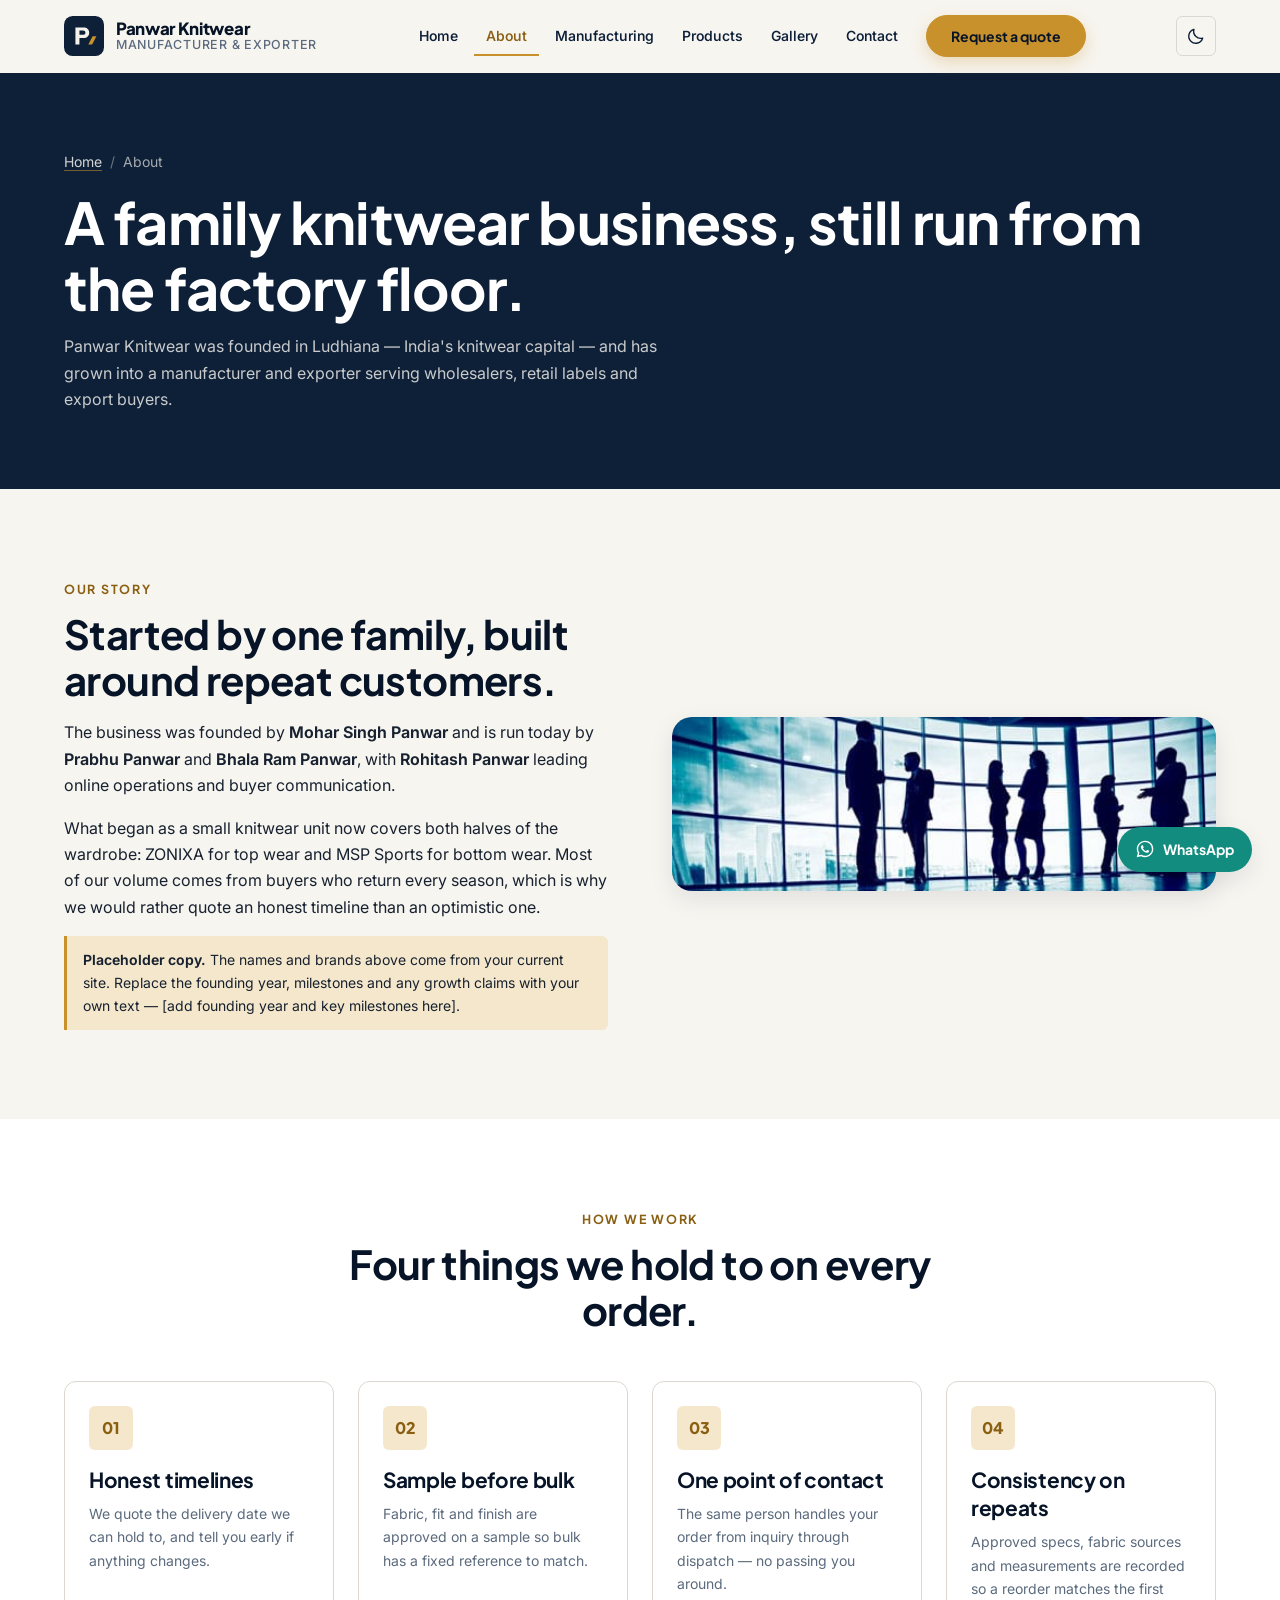
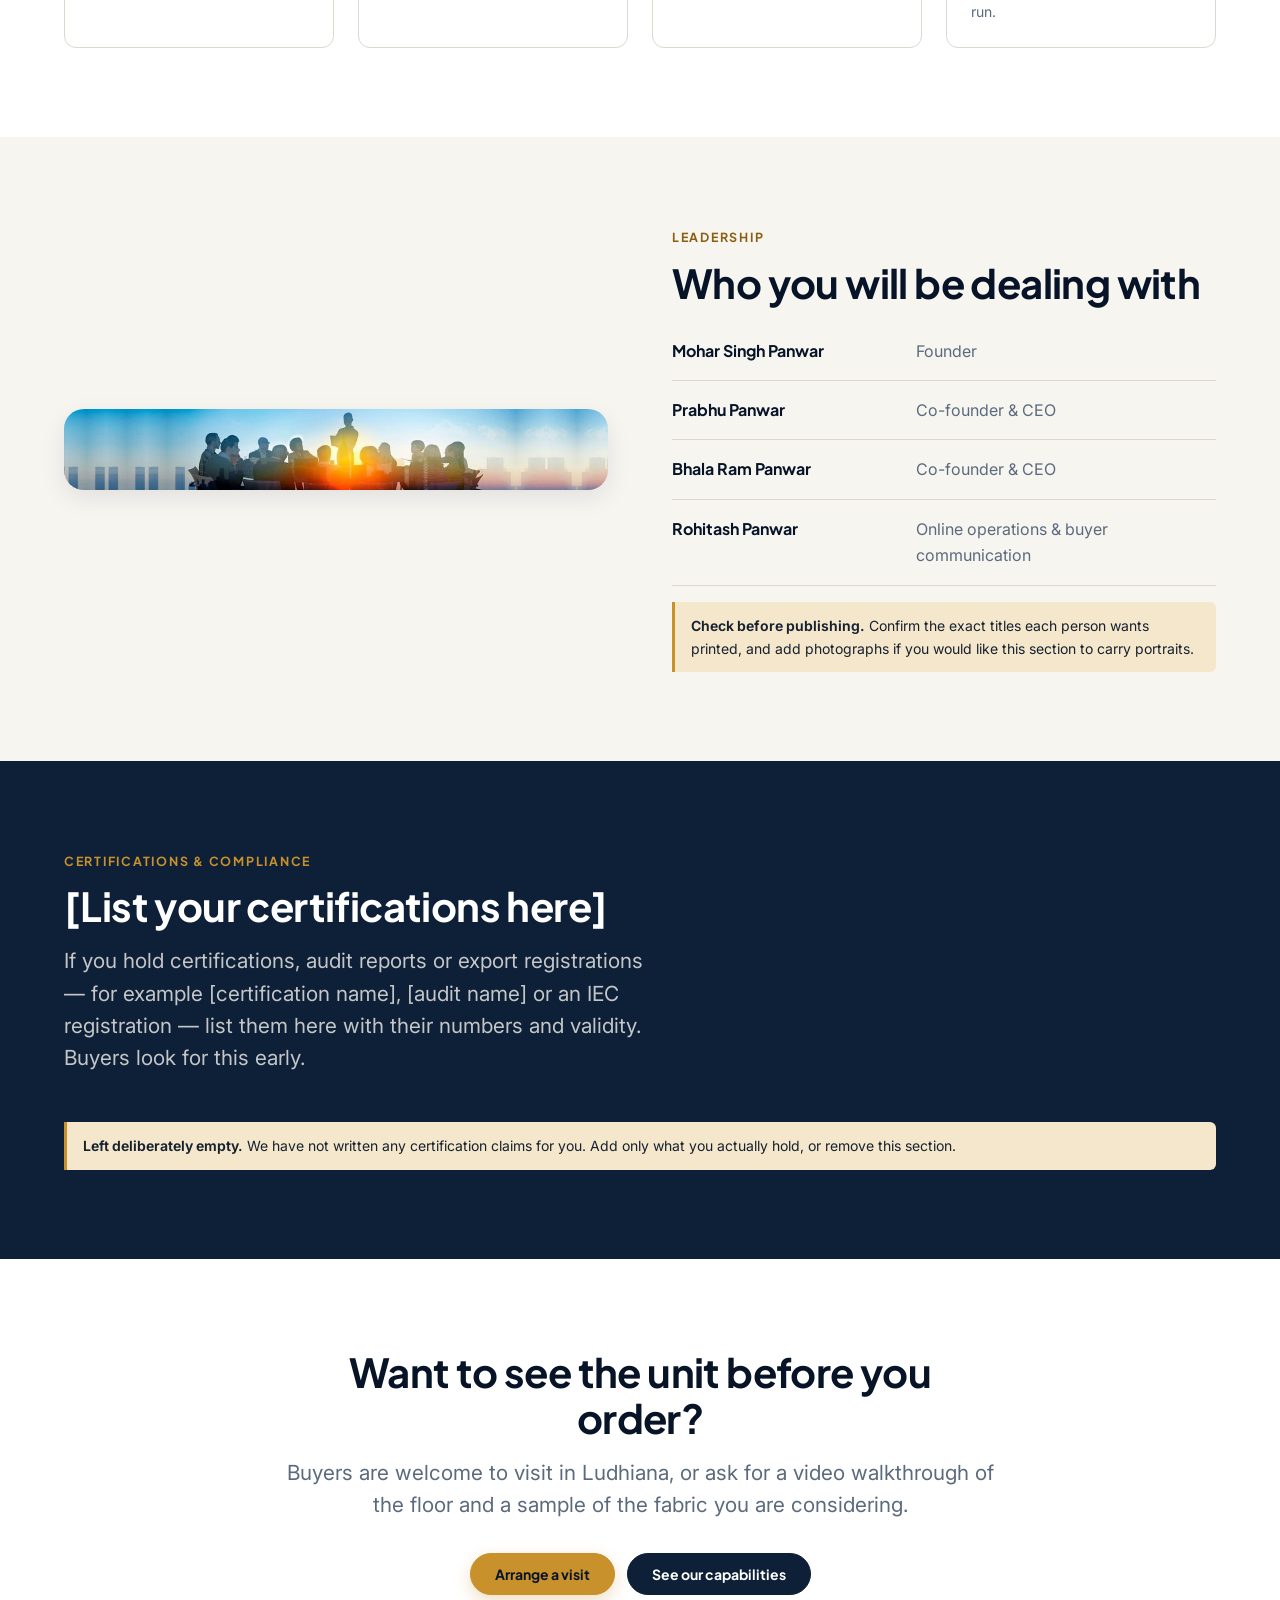
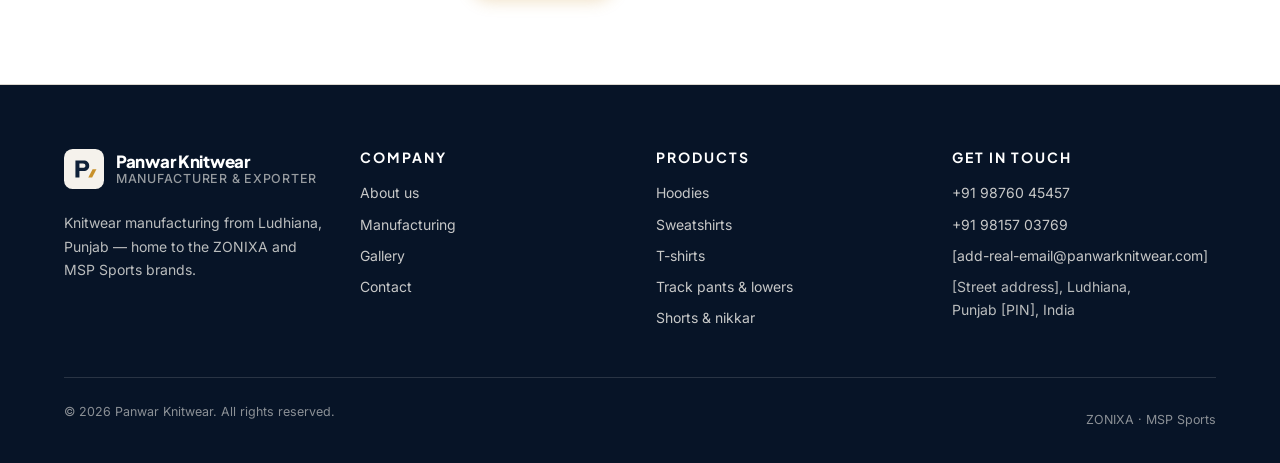
==== commit 28c17f2a: "Use the real photography from panwarknitwear.com: 29 product shots across a 34-style catalogue, prod" ====
--- a/about.html
+++ b/about.html
@@ -101,9 +101,9 @@
               claims with your own text — [add founding year and key milestones here].</p>
           </div>
           <div class="media-frame split__media" data-animate data-animate-delay="1">
-            <img src="assets/images/about-facility.svg"
-                 alt="Exterior of the Panwar Knitwear manufacturing unit in Ludhiana"
-                 width="1200" height="900" loading="lazy">
+            <img src="assets/images/site/who-we-are.jpg"
+                 alt="Panwar Knitwear — who we are"
+                 width="500" height="160" loading="lazy">
           </div>
         </div>
       </div>
@@ -148,9 +148,9 @@
       <div class="container">
         <div class="split split--media-first">
           <div class="media-frame split__media" data-animate>
-            <img src="assets/images/about-team.svg"
-                 alt="Panwar Knitwear team members working on the production floor"
-                 width="1200" height="900" loading="lazy">
+            <img src="assets/images/site/our-leadership.jpg"
+                 alt="Panwar Knitwear — our leadership"
+                 width="1072" height="160" loading="lazy">
           </div>
           <div data-animate data-animate-delay="1">
             <span class="eyebrow">Leadership</span>
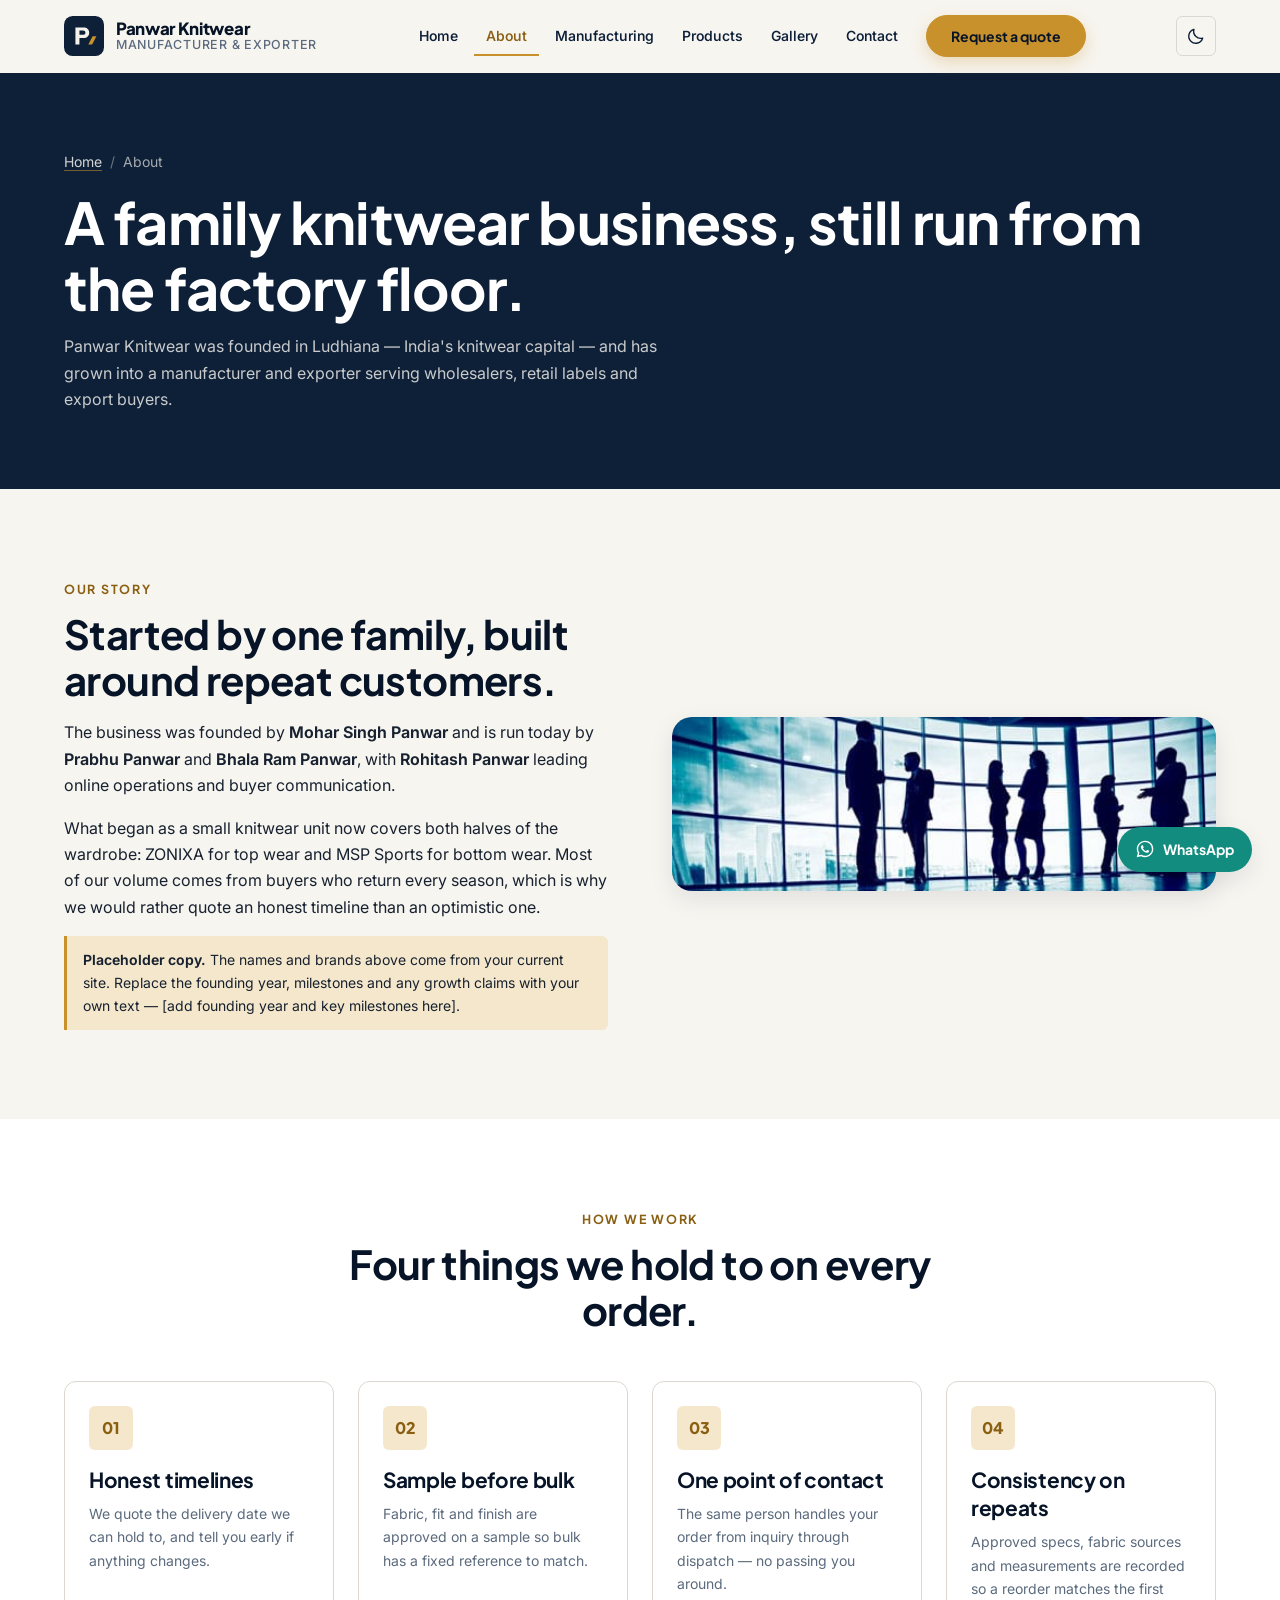
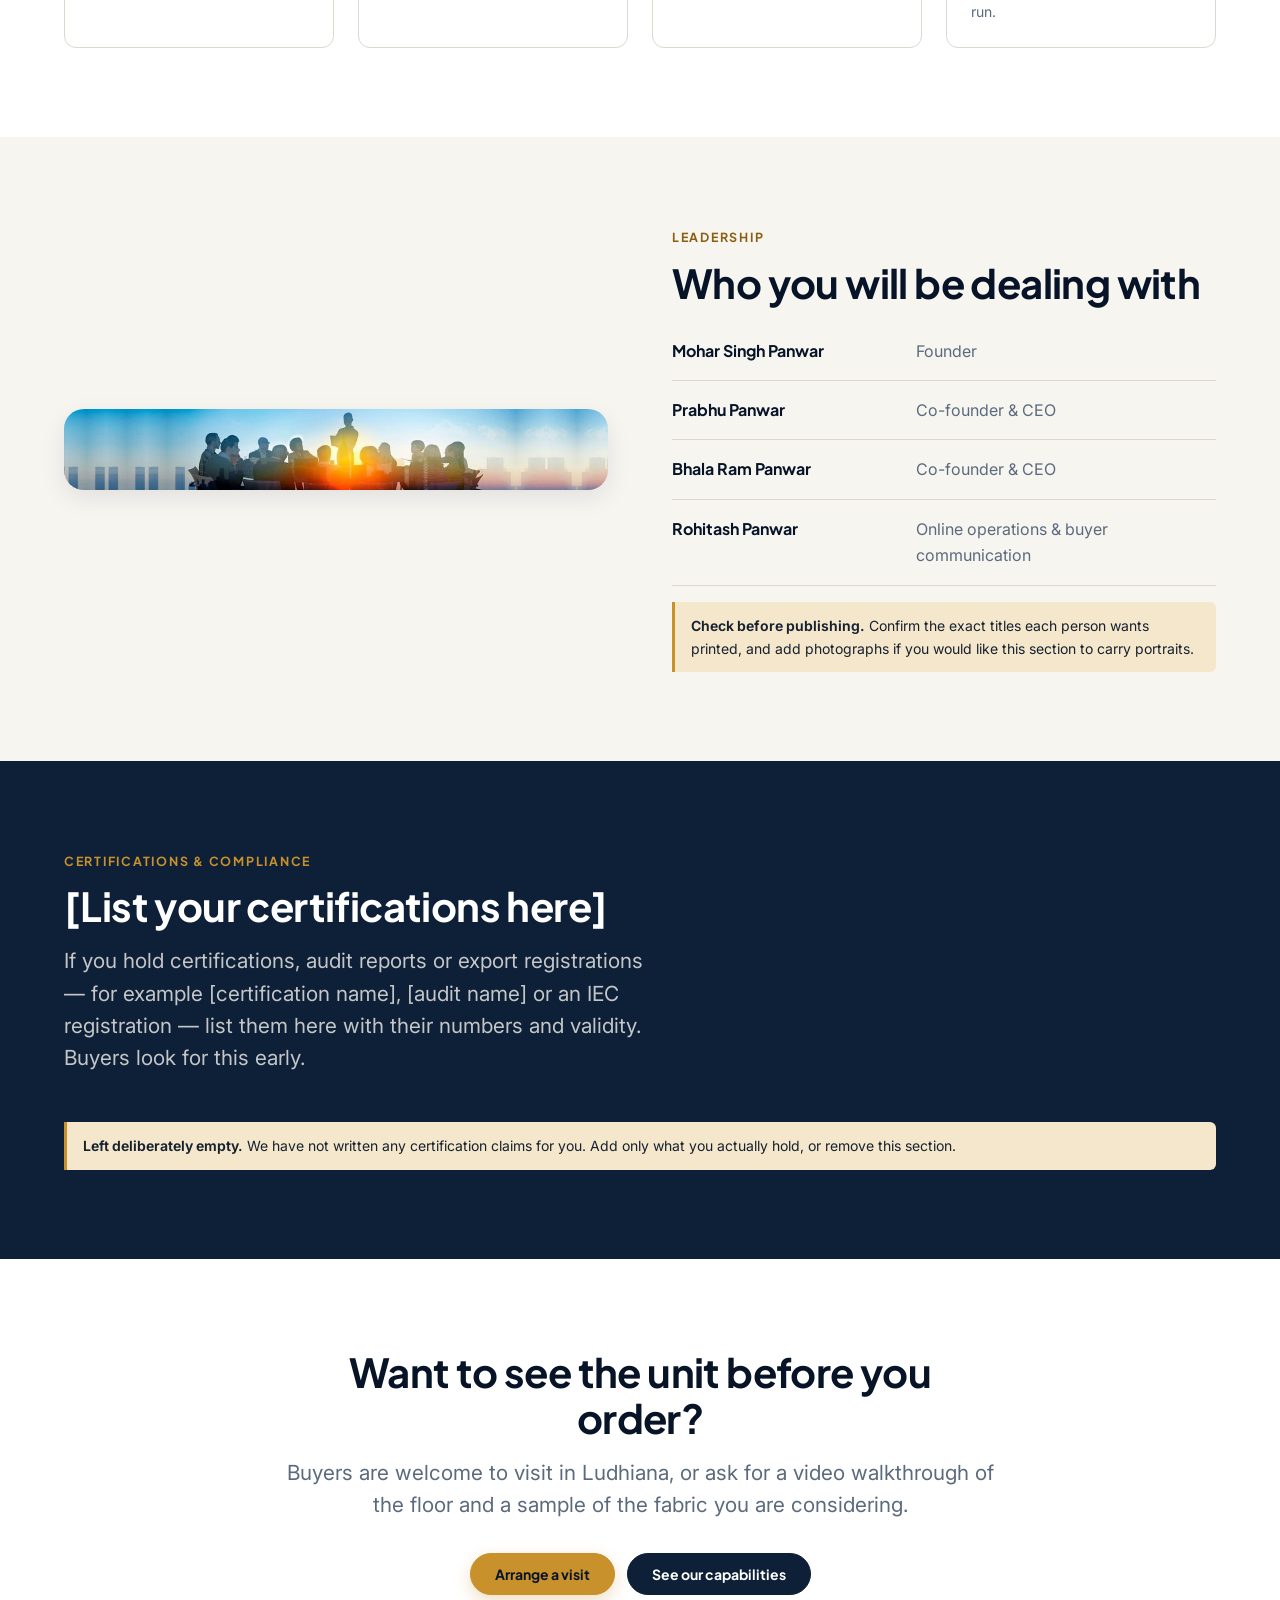
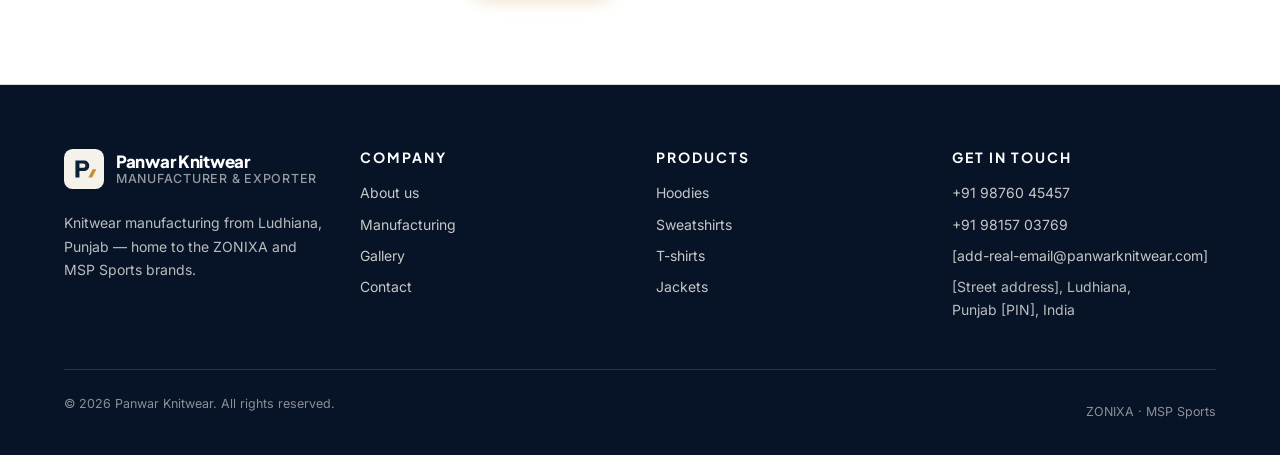
==== commit c32fa2b9: "Hide MSP bottom wear until photos exist: every catalogue card is now a real photograph" ====
--- a/about.html
+++ b/about.html
@@ -236,8 +236,7 @@
             <li><a href="products.html?category=hoodies">Hoodies</a></li>
             <li><a href="products.html?category=sweatshirts">Sweatshirts</a></li>
             <li><a href="products.html?category=tshirts">T-shirts</a></li>
-            <li><a href="products.html?category=bottoms">Track pants &amp; lowers</a></li>
-            <li><a href="products.html?category=shorts">Shorts &amp; nikkar</a></li>
+            <li><a href="products.html?category=jackets">Jackets</a></li>
           </ul>
         </nav>
         <div>
